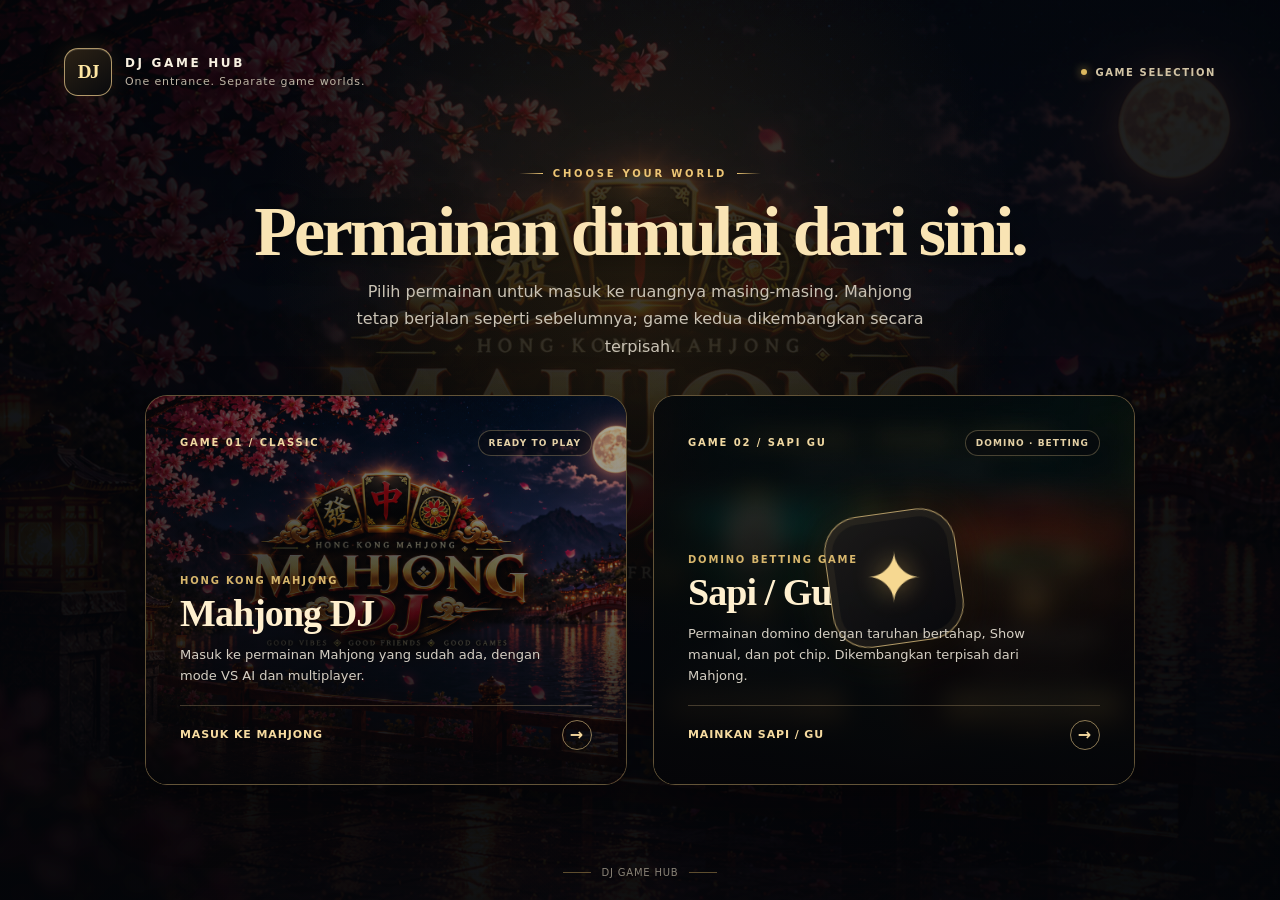
==== index.html @ f677de21 "Rename game hub placeholder to Sapi Gu" ====
<!DOCTYPE html>
<html lang="id">
<head>
  <meta charset="UTF-8">
  <meta name="viewport" content="width=device-width, initial-scale=1, viewport-fit=cover">
  <meta name="theme-color" content="#08090d">
  <meta name="description" content="DJ Game Hub — pilih permainan Mahjong atau game baru.">
  <title>DJ Game Hub — Pilih Permainan</title>
  <style>
    :root{color-scheme:dark;--gold:#edc675;--gold-bright:#ffe7a3;--muted:#c4bba9;--line:rgba(237,198,117,.32);--panel:rgba(10,11,15,.84)}
    *{box-sizing:border-box}
    html{min-height:100%;background:#08090d}
    body{margin:0;min-height:100vh;min-height:100svh;color:#f8f1e1;font-family:Inter,ui-sans-serif,system-ui,-apple-system,BlinkMacSystemFont,"Segoe UI",sans-serif;background:#08090d url("assets/backgrounds/bg-main.jpg") center/cover no-repeat fixed}
    body::before{content:"";position:fixed;inset:0;z-index:0;pointer-events:none;background:radial-gradient(ellipse at 50% 28%,rgba(188,135,44,.15),transparent 42%),linear-gradient(100deg,rgba(3,5,9,.88),rgba(6,7,11,.72) 48%,rgba(3,5,9,.88)),linear-gradient(180deg,rgba(3,4,7,.32),rgba(3,4,7,.83))}
    a{color:inherit}
    .page{position:relative;z-index:1;min-height:100vh;min-height:100svh;width:min(1240px,100%);margin:0 auto;padding:clamp(20px,4vw,48px) clamp(16px,4vw,44px) 22px;display:flex;flex-direction:column}
    .topbar{display:flex;align-items:center;gap:13px}
    .brand-mark{width:48px;height:48px;display:grid;place-items:center;flex:none;border:1px solid rgba(255,221,152,.65);border-radius:14px;background:linear-gradient(145deg,rgba(45,35,22,.96),rgba(9,10,13,.98));box-shadow:0 0 24px rgba(232,179,79,.13),inset 0 1px 0 rgba(255,247,219,.15);font-family:Georgia,serif;font-size:19px;font-weight:900;letter-spacing:-.07em;color:var(--gold-bright)}
    .brand-name{font-size:12px;font-weight:900;letter-spacing:.22em;text-transform:uppercase}
    .brand-sub{margin-top:5px;color:#bdb4a4;font-size:11px;letter-spacing:.08em}
    .hub-status{margin-left:auto;display:flex;align-items:center;gap:8px;color:#d2c4a5;font-size:10px;font-weight:800;letter-spacing:.16em;text-transform:uppercase}
    .status-dot{width:6px;height:6px;border-radius:50%;background:#dcb75f;box-shadow:0 0 10px rgba(235,190,93,.8)}
    .hero{padding:clamp(42px,8vh,86px) 0 34px;text-align:center}
    .eyebrow{display:inline-flex;align-items:center;gap:10px;color:var(--gold);font-size:10px;font-weight:900;letter-spacing:.28em;text-transform:uppercase}
    .eyebrow::before,.eyebrow::after{content:"";width:24px;height:1px;background:linear-gradient(90deg,transparent,var(--gold))}
    .eyebrow::after{transform:scaleX(-1)}
    h1{max-width:850px;margin:18px auto 12px;font-family:"Bodoni MT",Didot,Georgia,serif;font-size:clamp(36px,6.3vw,70px);font-weight:750;line-height:.99;letter-spacing:-.045em;color:#f9e4b4;text-shadow:0 3px 24px rgba(0,0,0,.52)}
    .hero-copy{max-width:570px;margin:0 auto;color:#c9c2b4;font-size:clamp(13px,1.4vw,16px);line-height:1.7}
    .game-grid{display:grid;grid-template-columns:repeat(2,minmax(0,1fr));gap:clamp(14px,2.3vw,26px);width:100%;max-width:990px;margin:0 auto}
    .game-card{isolation:isolate;position:relative;display:flex;flex-direction:column;justify-content:space-between;min-height:clamp(305px,34vw,390px);padding:clamp(21px,3vw,34px);overflow:hidden;border:1px solid rgba(233,196,122,.38);border-radius:22px;text-decoration:none;background:#100f10;box-shadow:0 22px 55px rgba(0,0,0,.34),inset 0 1px 0 rgba(255,243,208,.10);transition:transform .2s ease,border-color .2s ease,box-shadow .2s ease,filter .2s ease}
    .game-card::before{content:"";position:absolute;z-index:-2;inset:0;background-size:cover;background-position:center;transition:transform .5s ease}
    .game-card::after{content:"";position:absolute;z-index:-1;inset:0;background:linear-gradient(180deg,rgba(8,8,11,.20),rgba(7,7,10,.38) 35%,rgba(5,5,8,.97) 100%),linear-gradient(90deg,rgba(6,7,10,.66),rgba(6,7,10,.12))}
    .game-card--mahjong::before{background-image:url("assets/backgrounds/bg-main.jpg")}
    .game-card--new::before{background-image:url("assets/backgrounds/bg-play.jpg")}
    .game-card:hover{transform:translateY(-4px);border-color:rgba(255,222,145,.82);box-shadow:0 28px 65px rgba(0,0,0,.46),0 0 28px rgba(224,172,65,.12),inset 0 1px 0 rgba(255,243,208,.14)}
    .game-card:hover::before{transform:scale(1.045)}
    .game-card:active{transform:translateY(-1px) scale(.995)}
    .game-card:focus-visible{outline:2px solid var(--gold-bright);outline-offset:4px}
    .card-top{display:flex;justify-content:space-between;align-items:center;gap:10px}
    .card-index{color:#f1d9a2;font-size:10px;font-weight:900;letter-spacing:.19em}
    .card-tag{padding:7px 10px;border:1px solid rgba(255,222,158,.26);border-radius:999px;background:rgba(9,10,13,.48);color:#e4d1a6;font-size:9px;font-weight:850;letter-spacing:.12em;text-transform:uppercase}
    .card-art{position:absolute;top:50%;left:50%;width:165px;height:118px;transform:translate(-50%,-59%);display:flex;align-items:center;justify-content:center;gap:8px;pointer-events:none;filter:drop-shadow(0 13px 13px rgba(0,0,0,.48))}
    .tile{display:grid;place-items:center;width:48px;height:67px;border:1px solid rgba(255,223,150,.9);border-radius:7px;background:linear-gradient(145deg,#fff8e8,#dfcfad 70%,#b9a37b);color:#a52a29;text-shadow:0 1px 0 rgba(255,255,255,.7);font-family:"Noto Serif CJK SC",serif;font-size:29px;font-weight:900;box-shadow:inset 0 0 0 2px rgba(135,89,34,.12),0 7px 13px rgba(0,0,0,.35)}
    .tile:nth-child(1){transform:translateY(9px) rotate(-12deg);color:#226847}
    .tile:nth-child(2){transform:translateY(-5px);font-size:25px}
    .tile:nth-child(3){transform:translateY(9px) rotate(12deg);color:#ba302b}
    .new-art{width:132px;height:132px;border:1px solid rgba(240,207,135,.72);border-radius:36px;transform:translate(-50%,-59%) rotate(-8deg);background:linear-gradient(145deg,rgba(29,27,26,.91),rgba(8,9,13,.94));box-shadow:inset 0 0 0 7px rgba(240,207,135,.055),0 0 50px rgba(224,176,77,.12)}
    .new-art::before{content:"✦";display:grid;place-items:center;width:100%;height:100%;color:#f6d891;font-size:69px;text-shadow:0 0 25px rgba(244,197,101,.46);transform:rotate(8deg)}
    .card-copy{margin-top:auto;position:relative;z-index:1}
    .card-kicker{margin-bottom:8px;color:#d7b66c;font-size:10px;font-weight:900;letter-spacing:.18em;text-transform:uppercase}
    .card-copy h2{margin:0;color:#fff0cf;font-family:"Bodoni MT",Didot,Georgia,serif;font-size:clamp(29px,3vw,38px);line-height:1.05;letter-spacing:-.025em}
    .card-copy p{min-height:43px;max-width:380px;margin:10px 0 18px;color:#d5cfc3;font-size:13px;line-height:1.65}
    .card-action{display:flex;align-items:center;justify-content:space-between;gap:12px;padding-top:14px;border-top:1px solid rgba(235,203,146,.25);color:#f6dba0;font-size:11px;font-weight:900;letter-spacing:.08em;text-transform:uppercase}
    .arrow{display:grid;place-items:center;width:30px;height:30px;flex:none;border:1px solid rgba(242,209,143,.55);border-radius:50%;font-size:16px;transition:transform .2s ease,background .2s ease}
    .game-card:hover .arrow{transform:translateX(3px);background:rgba(231,192,107,.12)}
    .footer{margin-top:auto;padding-top:31px;display:flex;align-items:center;justify-content:center;gap:10px;color:rgba(203,194,174,.66);font-size:10px;letter-spacing:.08em;text-align:center}
    .footer-line{width:28px;height:1px;background:rgba(225,184,103,.4)}
    @media(min-width:1000px){.hero{padding-top:clamp(50px,7vh,75px);padding-bottom:35px}}
    @media(max-width:650px){.page{padding:17px 15px 17px}.brand-mark{width:42px;height:42px;border-radius:12px}.brand-name{font-size:10px;letter-spacing:.18em}.brand-sub{font-size:10px}.hub-status{font-size:8px;letter-spacing:.10em;gap:6px}.hero{padding:43px 0 24px}h1{max-width:440px;margin-top:15px;font-size:clamp(35px,10.5vw,51px)}.hero-copy{max-width:380px;font-size:13px}.game-grid{grid-template-columns:1fr;max-width:460px;gap:15px}.game-card{min-height:315px;padding:22px;border-radius:18px}.card-art{top:47%;transform:translate(-50%,-57%) scale(.92)}.new-art{transform:translate(-50%,-57%) rotate(-8deg) scale(.92)}.card-copy h2{font-size:32px}.card-copy p{min-height:0;margin-bottom:14px}.footer{padding-top:24px;font-size:9px}}
    @media(max-width:370px){.hub-status{display:none}.hero{padding-top:36px}.game-card{min-height:295px;padding:19px}.tile{width:43px;height:61px}.footer{letter-spacing:.02em}}
    @media(prefers-reduced-motion:reduce){*,*::before,*::after{transition:none!important;scroll-behavior:auto!important}}
  </style>
</head>
<body>
  <div class="page">
    <header class="topbar">
      <div class="brand-mark" aria-hidden="true">DJ</div>
      <div>
        <div class="brand-name">DJ Game Hub</div>
        <div class="brand-sub">One entrance. Separate game worlds.</div>
      </div>
      <div class="hub-status"><span class="status-dot" aria-hidden="true"></span> Game Selection</div>
    </header>

    <main>
      <section class="hero" aria-labelledby="hub-title">
        <div class="eyebrow">Choose your world</div>
        <h1 id="hub-title">Permainan dimulai dari sini.</h1>
        <p class="hero-copy">Pilih permainan untuk masuk ke ruangnya masing-masing. Mahjong tetap berjalan seperti sebelumnya; game kedua dikembangkan secara terpisah.</p>
      </section>

      <section class="game-grid" aria-label="Pilihan permainan">
        <a class="game-card game-card--mahjong" href="mahjong.html" aria-label="Masuk ke Mahjong DJ">
          <div class="card-top">
            <span class="card-index">GAME 01 / CLASSIC</span>
            <span class="card-tag">Ready to play</span>
          </div>
                    <div class="card-copy">
            <div class="card-kicker">Hong Kong Mahjong</div>
            <h2>Mahjong DJ</h2>
            <p>Masuk ke permainan Mahjong yang sudah ada, dengan mode VS AI dan multiplayer.</p>
            <div class="card-action"><span>Masuk ke Mahjong</span><span class="arrow" aria-hidden="true">→</span></div>
          </div>
        </a>

        <a class="game-card game-card--new" href="game-baru.html" aria-label="Buka Sapi / Gu">
          <div class="card-top">
            <span class="card-index">GAME 02 / SAPI GU</span>
            <span class="card-tag">Domino · Betting</span>
          </div>
          <div class="card-art new-art" aria-hidden="true"></div>
          <div class="card-copy">
            <div class="card-kicker">Domino Betting Game</div>
            <h2>Sapi / Gu</h2>
            <p>Permainan domino dengan taruhan bertahap, Show manual, dan pot chip. Dikembangkan terpisah dari Mahjong.</p>
            <div class="card-action"><span>Mainkan Sapi / Gu</span><span class="arrow" aria-hidden="true">→</span></div>
          </div>
        </a>
      </section>
    </main>

    <footer class="footer"><span class="footer-line" aria-hidden="true"></span><span>DJ GAME HUB</span><span class="footer-line" aria-hidden="true"></span></footer>
  </div>
  <script>
    // Keep old Mahjong room invites working after index.html becomes the game hub.
    (function(){
      var query = new URLSearchParams(window.location.search);
      if (query.has("room")) {
        window.location.replace("mahjong.html" + window.location.search + window.location.hash);
      }
    })();
  </script>
</body>
</html>
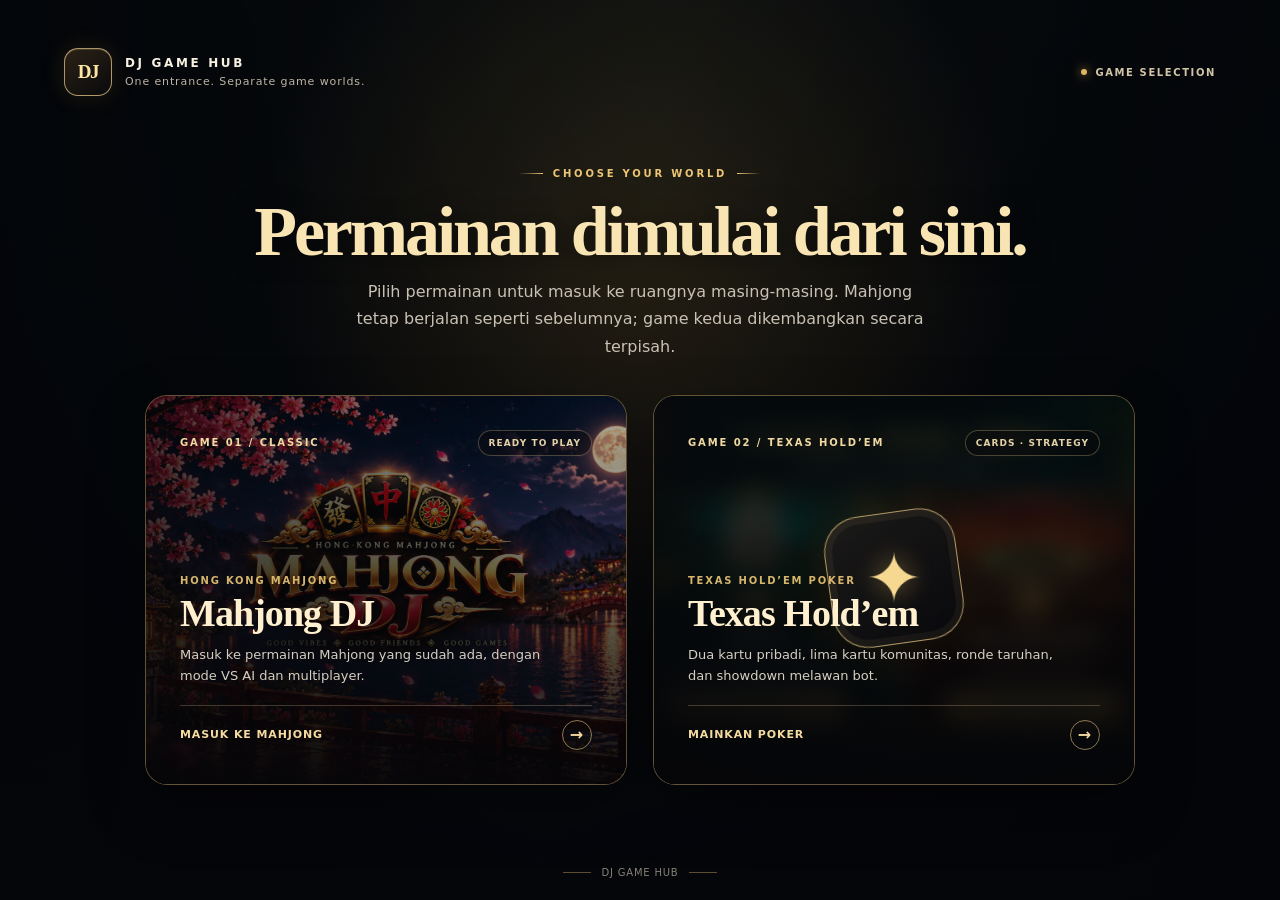
==== commit 7fd3c92c: "Replace Sapi Gu with Texas Hold'em poker and refresh DJ Game Hub background" ====
--- a/index.html
+++ b/index.html
@@ -10,7 +10,7 @@
     :root{color-scheme:dark;--gold:#edc675;--gold-bright:#ffe7a3;--muted:#c4bba9;--line:rgba(237,198,117,.32);--panel:rgba(10,11,15,.84)}
     *{box-sizing:border-box}
     html{min-height:100%;background:#08090d}
-    body{margin:0;min-height:100vh;min-height:100svh;color:#f8f1e1;font-family:Inter,ui-sans-serif,system-ui,-apple-system,BlinkMacSystemFont,"Segoe UI",sans-serif;background:#08090d url("assets/backgrounds/bg-main.jpg") center/cover no-repeat fixed}
+    body{margin:0;min-height:100vh;min-height:100svh;color:#f8f1e1;font-family:Inter,ui-sans-serif,system-ui,-apple-system,BlinkMacSystemFont,"Segoe UI",sans-serif;background:radial-gradient(ellipse at 50% 15%,#24372e 0%,#111b19 38%,#080b10 76%,#050609 100%)}
     body::before{content:"";position:fixed;inset:0;z-index:0;pointer-events:none;background:radial-gradient(ellipse at 50% 28%,rgba(188,135,44,.15),transparent 42%),linear-gradient(100deg,rgba(3,5,9,.88),rgba(6,7,11,.72) 48%,rgba(3,5,9,.88)),linear-gradient(180deg,rgba(3,4,7,.32),rgba(3,4,7,.83))}
     a{color:inherit}
     .page{position:relative;z-index:1;min-height:100vh;min-height:100svh;width:min(1240px,100%);margin:0 auto;padding:clamp(20px,4vw,48px) clamp(16px,4vw,44px) 22px;display:flex;flex-direction:column}
@@ -93,17 +93,17 @@
           </div>
         </a>
 
-        <a class="game-card game-card--new" href="game-baru.html" aria-label="Buka Sapi / Gu">
+        <a class="game-card game-card--new" href="game-baru.html" aria-label="Buka Texas Hold’em Poker">
           <div class="card-top">
-            <span class="card-index">GAME 02 / SAPI GU</span>
-            <span class="card-tag">Domino · Betting</span>
+            <span class="card-index">GAME 02 / TEXAS HOLD’EM</span>
+            <span class="card-tag">Cards · Strategy</span>
           </div>
           <div class="card-art new-art" aria-hidden="true"></div>
           <div class="card-copy">
-            <div class="card-kicker">Domino Betting Game</div>
-            <h2>Sapi / Gu</h2>
-            <p>Permainan domino dengan taruhan bertahap, Show manual, dan pot chip. Dikembangkan terpisah dari Mahjong.</p>
-            <div class="card-action"><span>Mainkan Sapi / Gu</span><span class="arrow" aria-hidden="true">→</span></div>
+            <div class="card-kicker">Texas Hold’em Poker</div>
+            <h2>Texas Hold’em</h2>
+            <p>Dua kartu pribadi, lima kartu komunitas, ronde taruhan, dan showdown melawan bot.</p>
+            <div class="card-action"><span>Mainkan Poker</span><span class="arrow" aria-hidden="true">→</span></div>
           </div>
         </a>
       </section>
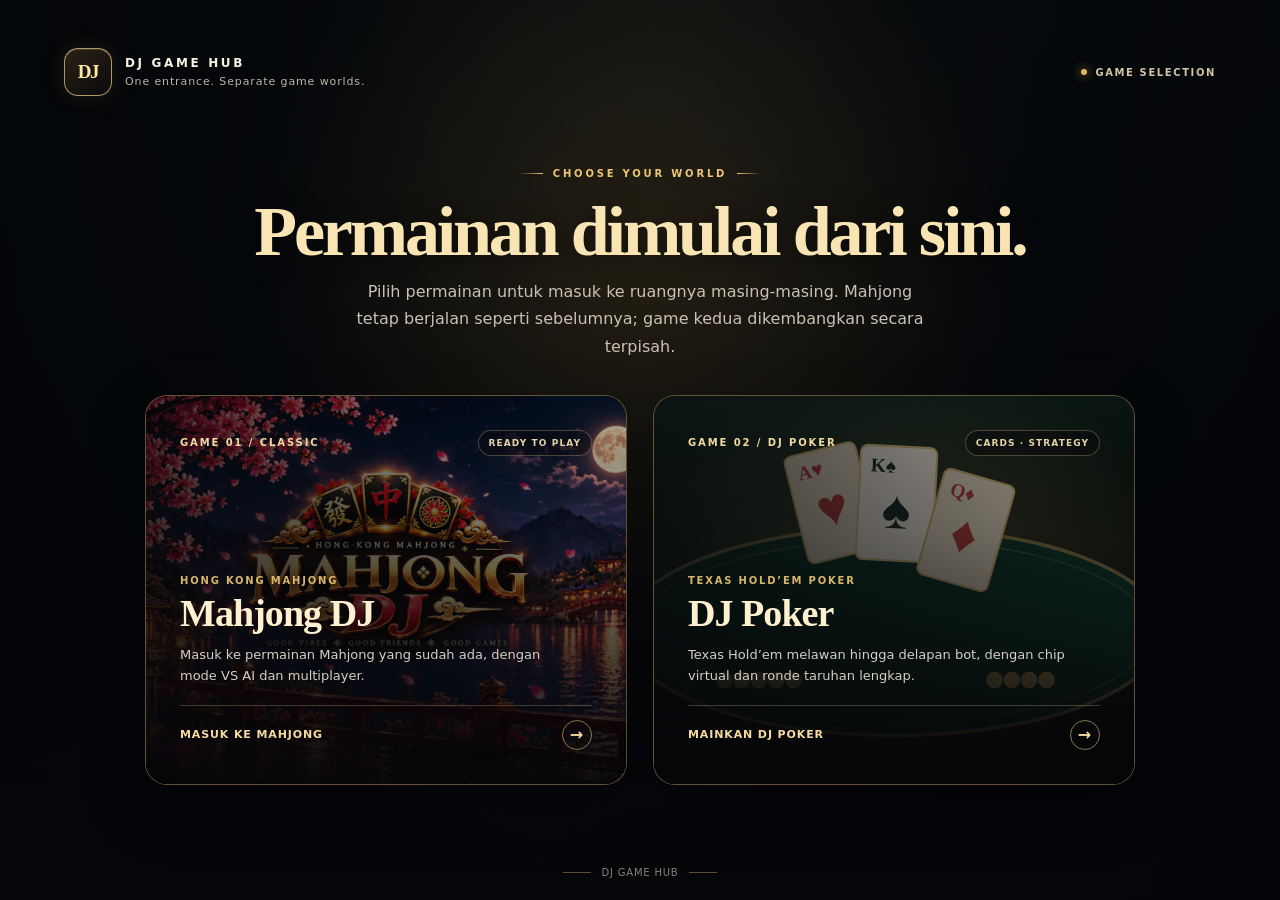
==== commit 7433e54f: "Rename game to DJ Poker with nine players and 200k stacks" ====
--- a/index.html
+++ b/index.html
@@ -4,7 +4,7 @@
   <meta charset="UTF-8">
   <meta name="viewport" content="width=device-width, initial-scale=1, viewport-fit=cover">
   <meta name="theme-color" content="#08090d">
-  <meta name="description" content="DJ Game Hub — pilih permainan Mahjong atau game baru.">
+  <meta name="description" content="DJ Game Hub — pilih Mahjong DJ atau DJ Poker.">
   <title>DJ Game Hub — Pilih Permainan</title>
   <style>
     :root{color-scheme:dark;--gold:#edc675;--gold-bright:#ffe7a3;--muted:#c4bba9;--line:rgba(237,198,117,.32);--panel:rgba(10,11,15,.84)}
@@ -31,7 +31,7 @@
     .game-card::before{content:"";position:absolute;z-index:-2;inset:0;background-size:cover;background-position:center;transition:transform .5s ease}
     .game-card::after{content:"";position:absolute;z-index:-1;inset:0;background:linear-gradient(180deg,rgba(8,8,11,.20),rgba(7,7,10,.38) 35%,rgba(5,5,8,.97) 100%),linear-gradient(90deg,rgba(6,7,10,.66),rgba(6,7,10,.12))}
     .game-card--mahjong::before{background-image:url("assets/backgrounds/bg-main.jpg")}
-    .game-card--new::before{background-image:url("assets/backgrounds/bg-play.jpg")}
+    .game-card--new::before{background-image:url("assets/poker/poker-card-bg.svg")}
     .game-card:hover{transform:translateY(-4px);border-color:rgba(255,222,145,.82);box-shadow:0 28px 65px rgba(0,0,0,.46),0 0 28px rgba(224,172,65,.12),inset 0 1px 0 rgba(255,243,208,.14)}
     .game-card:hover::before{transform:scale(1.045)}
     .game-card:active{transform:translateY(-1px) scale(.995)}
@@ -93,17 +93,16 @@
           </div>
         </a>
 
-        <a class="game-card game-card--new" href="game-baru.html" aria-label="Buka Texas Hold’em Poker">
+        <a class="game-card game-card--new" href="game-baru.html" aria-label="Buka DJ Poker">
           <div class="card-top">
-            <span class="card-index">GAME 02 / TEXAS HOLD’EM</span>
+            <span class="card-index">GAME 02 / DJ POKER</span>
             <span class="card-tag">Cards · Strategy</span>
           </div>
-          <div class="card-art new-art" aria-hidden="true"></div>
           <div class="card-copy">
             <div class="card-kicker">Texas Hold’em Poker</div>
-            <h2>Texas Hold’em</h2>
-            <p>Dua kartu pribadi, lima kartu komunitas, ronde taruhan, dan showdown melawan bot.</p>
-            <div class="card-action"><span>Mainkan Poker</span><span class="arrow" aria-hidden="true">→</span></div>
+            <h2>DJ Poker</h2>
+            <p>Texas Hold’em melawan hingga delapan bot, dengan chip virtual dan ronde taruhan lengkap.</p>
+            <div class="card-action"><span>Mainkan DJ Poker</span><span class="arrow" aria-hidden="true">→</span></div>
           </div>
         </a>
       </section>
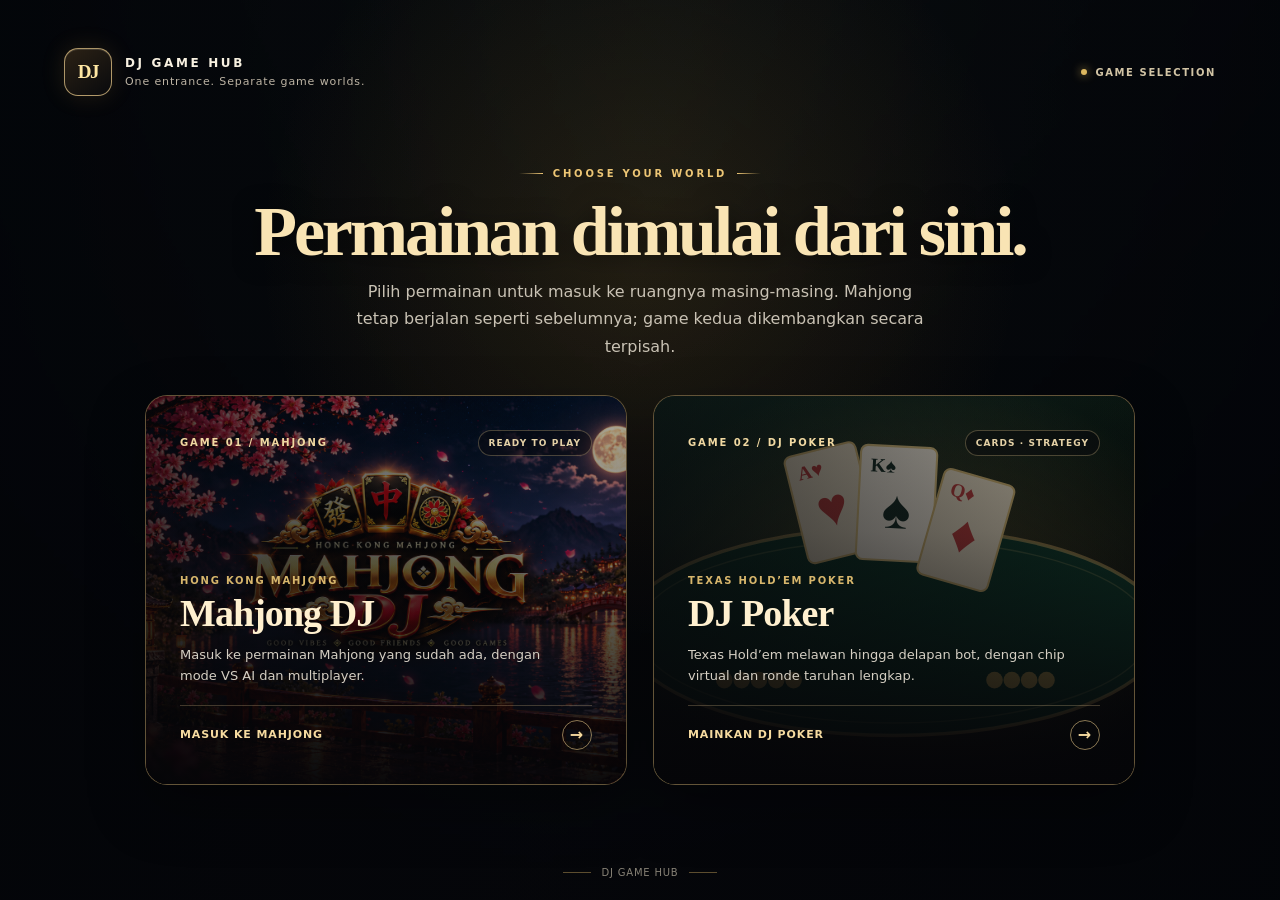
==== commit 595b9b82: "Update index.html" ====
--- a/index.html
+++ b/index.html
@@ -82,7 +82,7 @@
       <section class="game-grid" aria-label="Pilihan permainan">
         <a class="game-card game-card--mahjong" href="mahjong.html" aria-label="Masuk ke Mahjong DJ">
           <div class="card-top">
-            <span class="card-index">GAME 01 / CLASSIC</span>
+            <span class="card-index">GAME 01 / MAHJONG</span>
             <span class="card-tag">Ready to play</span>
           </div>
                     <div class="card-copy">
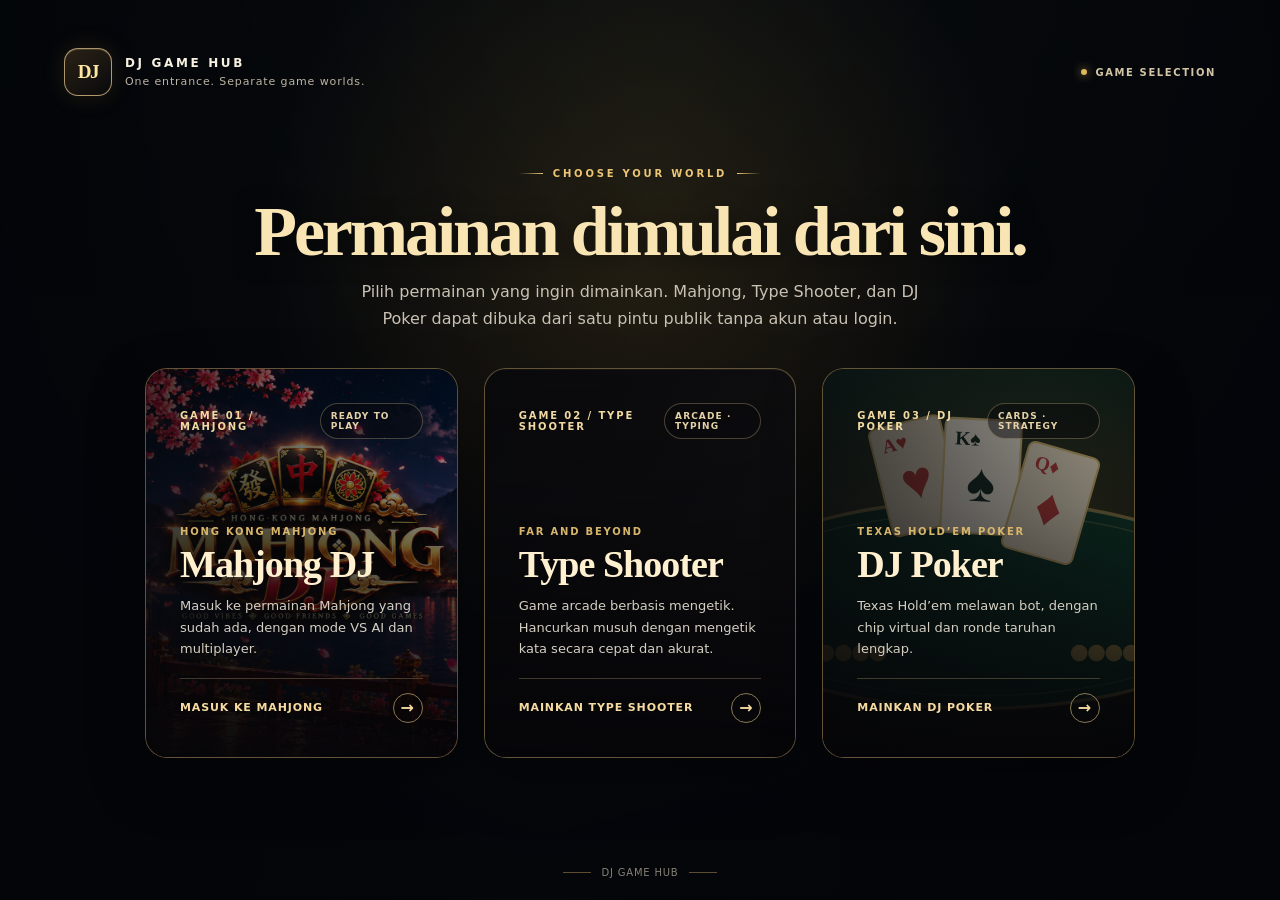
==== commit 3949400d: "Add Type Shooter to public DJ Game Hub" ====
--- a/index.html
+++ b/index.html
@@ -4,7 +4,7 @@
   <meta charset="UTF-8">
   <meta name="viewport" content="width=device-width, initial-scale=1, viewport-fit=cover">
   <meta name="theme-color" content="#08090d">
-  <meta name="description" content="DJ Game Hub — pilih Mahjong DJ atau DJ Poker.">
+  <meta name="description" content="DJ Game Hub — main Mahjong, Type Shooter, dan DJ Poker dari satu pintu publik tanpa login.">
   <title>DJ Game Hub — Pilih Permainan</title>
   <style>
     :root{color-scheme:dark;--gold:#edc675;--gold-bright:#ffe7a3;--muted:#c4bba9;--line:rgba(237,198,117,.32);--panel:rgba(10,11,15,.84)}
@@ -26,11 +26,12 @@
     .eyebrow::after{transform:scaleX(-1)}
     h1{max-width:850px;margin:18px auto 12px;font-family:"Bodoni MT",Didot,Georgia,serif;font-size:clamp(36px,6.3vw,70px);font-weight:750;line-height:.99;letter-spacing:-.045em;color:#f9e4b4;text-shadow:0 3px 24px rgba(0,0,0,.52)}
     .hero-copy{max-width:570px;margin:0 auto;color:#c9c2b4;font-size:clamp(13px,1.4vw,16px);line-height:1.7}
-    .game-grid{display:grid;grid-template-columns:repeat(2,minmax(0,1fr));gap:clamp(14px,2.3vw,26px);width:100%;max-width:990px;margin:0 auto}
+    .game-grid{display:grid;grid-template-columns:repeat(3,minmax(0,1fr));gap:clamp(14px,2.3vw,26px);width:100%;max-width:990px;margin:0 auto}
     .game-card{isolation:isolate;position:relative;display:flex;flex-direction:column;justify-content:space-between;min-height:clamp(305px,34vw,390px);padding:clamp(21px,3vw,34px);overflow:hidden;border:1px solid rgba(233,196,122,.38);border-radius:22px;text-decoration:none;background:#100f10;box-shadow:0 22px 55px rgba(0,0,0,.34),inset 0 1px 0 rgba(255,243,208,.10);transition:transform .2s ease,border-color .2s ease,box-shadow .2s ease,filter .2s ease}
     .game-card::before{content:"";position:absolute;z-index:-2;inset:0;background-size:cover;background-position:center;transition:transform .5s ease}
     .game-card::after{content:"";position:absolute;z-index:-1;inset:0;background:linear-gradient(180deg,rgba(8,8,11,.20),rgba(7,7,10,.38) 35%,rgba(5,5,8,.97) 100%),linear-gradient(90deg,rgba(6,7,10,.66),rgba(6,7,10,.12))}
     .game-card--mahjong::before{background-image:url("assets/backgrounds/bg-main.jpg")}
+    .game-card--shooter::before{background-image:url("https://lipinazzz-sudo.github.io/Type-Shooter/IMG_6628.jpeg")}
     .game-card--new::before{background-image:url("assets/poker/poker-card-bg.svg")}
     .game-card:hover{transform:translateY(-4px);border-color:rgba(255,222,145,.82);box-shadow:0 28px 65px rgba(0,0,0,.46),0 0 28px rgba(224,172,65,.12),inset 0 1px 0 rgba(255,243,208,.14)}
     .game-card:hover::before{transform:scale(1.045)}
@@ -76,7 +77,7 @@
       <section class="hero" aria-labelledby="hub-title">
         <div class="eyebrow">Choose your world</div>
         <h1 id="hub-title">Permainan dimulai dari sini.</h1>
-        <p class="hero-copy">Pilih permainan untuk masuk ke ruangnya masing-masing. Mahjong tetap berjalan seperti sebelumnya; game kedua dikembangkan secara terpisah.</p>
+        <p class="hero-copy">Pilih permainan yang ingin dimainkan. Mahjong, Type Shooter, dan DJ Poker dapat dibuka dari satu pintu publik tanpa akun atau login.</p>
       </section>
 
       <section class="game-grid" aria-label="Pilihan permainan">
@@ -85,7 +86,7 @@
             <span class="card-index">GAME 01 / MAHJONG</span>
             <span class="card-tag">Ready to play</span>
           </div>
-                    <div class="card-copy">
+          <div class="card-copy">
             <div class="card-kicker">Hong Kong Mahjong</div>
             <h2>Mahjong DJ</h2>
             <p>Masuk ke permainan Mahjong yang sudah ada, dengan mode VS AI dan multiplayer.</p>
@@ -93,15 +94,28 @@
           </div>
         </a>
 
+        <a class="game-card game-card--shooter" href="https://lipinazzz-sudo.github.io/Type-Shooter/" aria-label="Mainkan Type Shooter">
+          <div class="card-top">
+            <span class="card-index">GAME 02 / TYPE SHOOTER</span>
+            <span class="card-tag">Arcade · Typing</span>
+          </div>
+          <div class="card-copy">
+            <div class="card-kicker">Far And Beyond</div>
+            <h2>Type Shooter</h2>
+            <p>Game arcade berbasis mengetik. Hancurkan musuh dengan mengetik kata secara cepat dan akurat.</p>
+            <div class="card-action"><span>Mainkan Type Shooter</span><span class="arrow" aria-hidden="true">→</span></div>
+          </div>
+        </a>
+
         <a class="game-card game-card--new" href="game-baru.html" aria-label="Buka DJ Poker">
           <div class="card-top">
-            <span class="card-index">GAME 02 / DJ POKER</span>
+            <span class="card-index">GAME 03 / DJ POKER</span>
             <span class="card-tag">Cards · Strategy</span>
           </div>
           <div class="card-copy">
             <div class="card-kicker">Texas Hold’em Poker</div>
             <h2>DJ Poker</h2>
-            <p>Texas Hold’em melawan hingga delapan bot, dengan chip virtual dan ronde taruhan lengkap.</p>
+            <p>Texas Hold’em melawan bot, dengan chip virtual dan ronde taruhan lengkap.</p>
             <div class="card-action"><span>Mainkan DJ Poker</span><span class="arrow" aria-hidden="true">→</span></div>
           </div>
         </a>
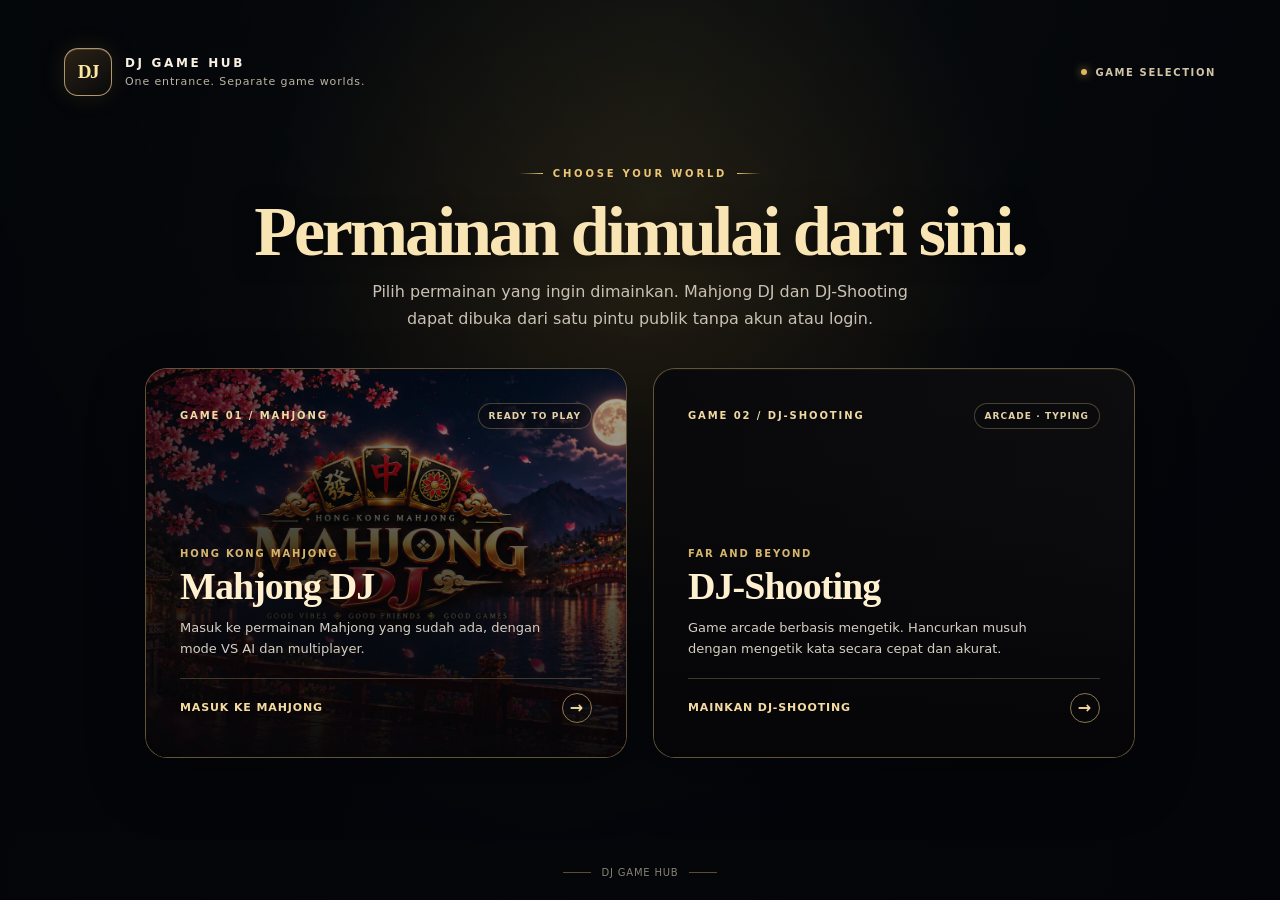
==== commit 2f585497: "Remove DJ Poker from public game hub" ====
--- a/index.html
+++ b/index.html
@@ -4,7 +4,7 @@
   <meta charset="UTF-8">
   <meta name="viewport" content="width=device-width, initial-scale=1, viewport-fit=cover">
   <meta name="theme-color" content="#08090d">
-  <meta name="description" content="DJ Game Hub — main Mahjong, Type Shooter, dan DJ Poker dari satu pintu publik tanpa login.">
+  <meta name="description" content="DJ Game Hub — main Mahjong DJ dan DJ-Shooting dari satu pintu publik tanpa login.">
   <title>DJ Game Hub — Pilih Permainan</title>
   <style>
     :root{color-scheme:dark;--gold:#edc675;--gold-bright:#ffe7a3;--muted:#c4bba9;--line:rgba(237,198,117,.32);--panel:rgba(10,11,15,.84)}
@@ -26,13 +26,12 @@
     .eyebrow::after{transform:scaleX(-1)}
     h1{max-width:850px;margin:18px auto 12px;font-family:"Bodoni MT",Didot,Georgia,serif;font-size:clamp(36px,6.3vw,70px);font-weight:750;line-height:.99;letter-spacing:-.045em;color:#f9e4b4;text-shadow:0 3px 24px rgba(0,0,0,.52)}
     .hero-copy{max-width:570px;margin:0 auto;color:#c9c2b4;font-size:clamp(13px,1.4vw,16px);line-height:1.7}
-    .game-grid{display:grid;grid-template-columns:repeat(3,minmax(0,1fr));gap:clamp(14px,2.3vw,26px);width:100%;max-width:990px;margin:0 auto}
+    .game-grid{display:grid;grid-template-columns:repeat(2,minmax(0,1fr));gap:clamp(14px,2.3vw,26px);width:100%;max-width:990px;margin:0 auto}
     .game-card{isolation:isolate;position:relative;display:flex;flex-direction:column;justify-content:space-between;min-height:clamp(305px,34vw,390px);padding:clamp(21px,3vw,34px);overflow:hidden;border:1px solid rgba(233,196,122,.38);border-radius:22px;text-decoration:none;background:#100f10;box-shadow:0 22px 55px rgba(0,0,0,.34),inset 0 1px 0 rgba(255,243,208,.10);transition:transform .2s ease,border-color .2s ease,box-shadow .2s ease,filter .2s ease}
     .game-card::before{content:"";position:absolute;z-index:-2;inset:0;background-size:cover;background-position:center;transition:transform .5s ease}
     .game-card::after{content:"";position:absolute;z-index:-1;inset:0;background:linear-gradient(180deg,rgba(8,8,11,.20),rgba(7,7,10,.38) 35%,rgba(5,5,8,.97) 100%),linear-gradient(90deg,rgba(6,7,10,.66),rgba(6,7,10,.12))}
     .game-card--mahjong::before{background-image:url("assets/backgrounds/bg-main.jpg")}
     .game-card--shooter::before{background-image:url("https://lipinazzz-sudo.github.io/Type-Shooter/IMG_6628.jpeg")}
-    .game-card--new::before{background-image:url("assets/poker/poker-card-bg.svg")}
     .game-card:hover{transform:translateY(-4px);border-color:rgba(255,222,145,.82);box-shadow:0 28px 65px rgba(0,0,0,.46),0 0 28px rgba(224,172,65,.12),inset 0 1px 0 rgba(255,243,208,.14)}
     .game-card:hover::before{transform:scale(1.045)}
     .game-card:active{transform:translateY(-1px) scale(.995)}
@@ -45,9 +44,7 @@
     .tile:nth-child(1){transform:translateY(9px) rotate(-12deg);color:#226847}
     .tile:nth-child(2){transform:translateY(-5px);font-size:25px}
     .tile:nth-child(3){transform:translateY(9px) rotate(12deg);color:#ba302b}
-    .new-art{width:132px;height:132px;border:1px solid rgba(240,207,135,.72);border-radius:36px;transform:translate(-50%,-59%) rotate(-8deg);background:linear-gradient(145deg,rgba(29,27,26,.91),rgba(8,9,13,.94));box-shadow:inset 0 0 0 7px rgba(240,207,135,.055),0 0 50px rgba(224,176,77,.12)}
-    .new-art::before{content:"✦";display:grid;place-items:center;width:100%;height:100%;color:#f6d891;font-size:69px;text-shadow:0 0 25px rgba(244,197,101,.46);transform:rotate(8deg)}
-    .card-copy{margin-top:auto;position:relative;z-index:1}
+            .card-copy{margin-top:auto;position:relative;z-index:1}
     .card-kicker{margin-bottom:8px;color:#d7b66c;font-size:10px;font-weight:900;letter-spacing:.18em;text-transform:uppercase}
     .card-copy h2{margin:0;color:#fff0cf;font-family:"Bodoni MT",Didot,Georgia,serif;font-size:clamp(29px,3vw,38px);line-height:1.05;letter-spacing:-.025em}
     .card-copy p{min-height:43px;max-width:380px;margin:10px 0 18px;color:#d5cfc3;font-size:13px;line-height:1.65}
@@ -57,7 +54,7 @@
     .footer{margin-top:auto;padding-top:31px;display:flex;align-items:center;justify-content:center;gap:10px;color:rgba(203,194,174,.66);font-size:10px;letter-spacing:.08em;text-align:center}
     .footer-line{width:28px;height:1px;background:rgba(225,184,103,.4)}
     @media(min-width:1000px){.hero{padding-top:clamp(50px,7vh,75px);padding-bottom:35px}}
-    @media(max-width:650px){.page{padding:17px 15px 17px}.brand-mark{width:42px;height:42px;border-radius:12px}.brand-name{font-size:10px;letter-spacing:.18em}.brand-sub{font-size:10px}.hub-status{font-size:8px;letter-spacing:.10em;gap:6px}.hero{padding:43px 0 24px}h1{max-width:440px;margin-top:15px;font-size:clamp(35px,10.5vw,51px)}.hero-copy{max-width:380px;font-size:13px}.game-grid{grid-template-columns:1fr;max-width:460px;gap:15px}.game-card{min-height:315px;padding:22px;border-radius:18px}.card-art{top:47%;transform:translate(-50%,-57%) scale(.92)}.new-art{transform:translate(-50%,-57%) rotate(-8deg) scale(.92)}.card-copy h2{font-size:32px}.card-copy p{min-height:0;margin-bottom:14px}.footer{padding-top:24px;font-size:9px}}
+    @media(max-width:650px){.page{padding:17px 15px 17px}.brand-mark{width:42px;height:42px;border-radius:12px}.brand-name{font-size:10px;letter-spacing:.18em}.brand-sub{font-size:10px}.hub-status{font-size:8px;letter-spacing:.10em;gap:6px}.hero{padding:43px 0 24px}h1{max-width:440px;margin-top:15px;font-size:clamp(35px,10.5vw,51px)}.hero-copy{max-width:380px;font-size:13px}.game-grid{grid-template-columns:1fr;max-width:460px;gap:15px}.game-card{min-height:315px;padding:22px;border-radius:18px}.card-art{top:47%;transform:translate(-50%,-57%) scale(.92)}.card-copy h2{font-size:32px}.card-copy p{min-height:0;margin-bottom:14px}.footer{padding-top:24px;font-size:9px}}
     @media(max-width:370px){.hub-status{display:none}.hero{padding-top:36px}.game-card{min-height:295px;padding:19px}.tile{width:43px;height:61px}.footer{letter-spacing:.02em}}
     @media(prefers-reduced-motion:reduce){*,*::before,*::after{transition:none!important;scroll-behavior:auto!important}}
   </style>
@@ -77,7 +74,7 @@
       <section class="hero" aria-labelledby="hub-title">
         <div class="eyebrow">Choose your world</div>
         <h1 id="hub-title">Permainan dimulai dari sini.</h1>
-        <p class="hero-copy">Pilih permainan yang ingin dimainkan. Mahjong, Type Shooter, dan DJ Poker dapat dibuka dari satu pintu publik tanpa akun atau login.</p>
+        <p class="hero-copy">Pilih permainan yang ingin dimainkan. Mahjong DJ dan DJ-Shooting dapat dibuka dari satu pintu publik tanpa akun atau login.</p>
       </section>
 
       <section class="game-grid" aria-label="Pilihan permainan">
@@ -94,31 +91,19 @@
           </div>
         </a>
 
-        <a class="game-card game-card--shooter" href="https://lipinazzz-sudo.github.io/Type-Shooter/" aria-label="Mainkan Type Shooter">
+        <a class="game-card game-card--shooter" href="https://lipinazzz-sudo.github.io/Type-Shooter/" aria-label="Mainkan DJ-Shooting">
           <div class="card-top">
-            <span class="card-index">GAME 02 / TYPE SHOOTER</span>
+            <span class="card-index">GAME 02 / DJ-SHOOTING</span>
             <span class="card-tag">Arcade · Typing</span>
           </div>
           <div class="card-copy">
             <div class="card-kicker">Far And Beyond</div>
-            <h2>Type Shooter</h2>
+            <h2>DJ-Shooting</h2>
             <p>Game arcade berbasis mengetik. Hancurkan musuh dengan mengetik kata secara cepat dan akurat.</p>
-            <div class="card-action"><span>Mainkan Type Shooter</span><span class="arrow" aria-hidden="true">→</span></div>
+            <div class="card-action"><span>Mainkan DJ-Shooting</span><span class="arrow" aria-hidden="true">→</span></div>
           </div>
         </a>
 
-        <a class="game-card game-card--new" href="game-baru.html" aria-label="Buka DJ Poker">
-          <div class="card-top">
-            <span class="card-index">GAME 03 / DJ POKER</span>
-            <span class="card-tag">Cards · Strategy</span>
-          </div>
-          <div class="card-copy">
-            <div class="card-kicker">Texas Hold’em Poker</div>
-            <h2>DJ Poker</h2>
-            <p>Texas Hold’em melawan bot, dengan chip virtual dan ronde taruhan lengkap.</p>
-            <div class="card-action"><span>Mainkan DJ Poker</span><span class="arrow" aria-hidden="true">→</span></div>
-          </div>
-        </a>
       </section>
     </main>
 
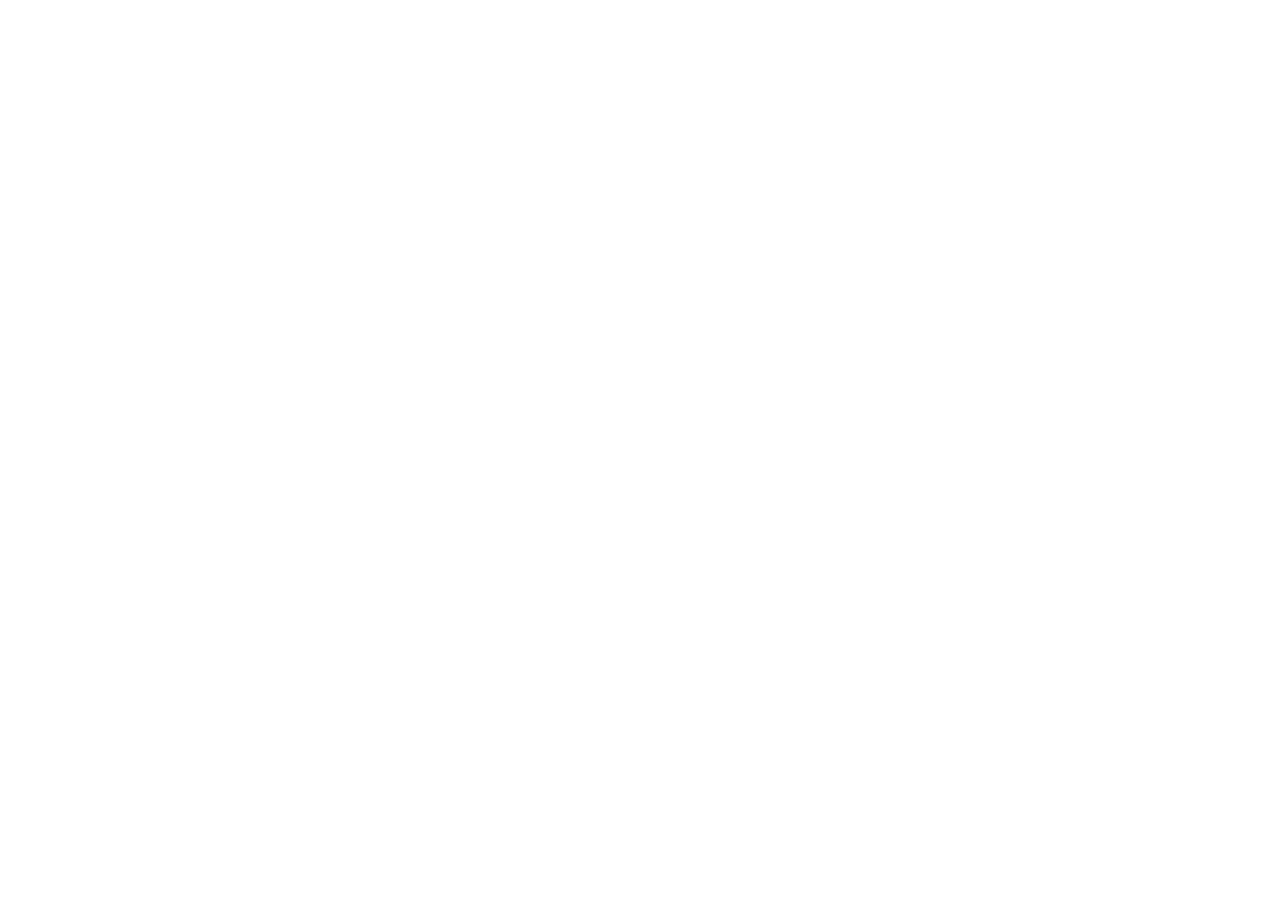
==== commit f30c8f8e: "Keep legacy Hub URL working while preserving Mahjong room invites" ====
--- a/index.html
+++ b/index.html
@@ -1,122 +1,31 @@
-<!DOCTYPE html>
+<!doctype html>
 <html lang="id">
 <head>
-  <meta charset="UTF-8">
-  <meta name="viewport" content="width=device-width, initial-scale=1, viewport-fit=cover">
-  <meta name="theme-color" content="#08090d">
-  <meta name="description" content="DJ Game Hub — main Mahjong DJ dan DJ-Shooting dari satu pintu publik tanpa login.">
-  <title>DJ Game Hub — Pilih Permainan</title>
-  <style>
-    :root{color-scheme:dark;--gold:#edc675;--gold-bright:#ffe7a3;--muted:#c4bba9;--line:rgba(237,198,117,.32);--panel:rgba(10,11,15,.84)}
-    *{box-sizing:border-box}
-    html{min-height:100%;background:#08090d}
-    body{margin:0;min-height:100vh;min-height:100svh;color:#f8f1e1;font-family:Inter,ui-sans-serif,system-ui,-apple-system,BlinkMacSystemFont,"Segoe UI",sans-serif;background:radial-gradient(ellipse at 50% 15%,#24372e 0%,#111b19 38%,#080b10 76%,#050609 100%)}
-    body::before{content:"";position:fixed;inset:0;z-index:0;pointer-events:none;background:radial-gradient(ellipse at 50% 28%,rgba(188,135,44,.15),transparent 42%),linear-gradient(100deg,rgba(3,5,9,.88),rgba(6,7,11,.72) 48%,rgba(3,5,9,.88)),linear-gradient(180deg,rgba(3,4,7,.32),rgba(3,4,7,.83))}
-    a{color:inherit}
-    .page{position:relative;z-index:1;min-height:100vh;min-height:100svh;width:min(1240px,100%);margin:0 auto;padding:clamp(20px,4vw,48px) clamp(16px,4vw,44px) 22px;display:flex;flex-direction:column}
-    .topbar{display:flex;align-items:center;gap:13px}
-    .brand-mark{width:48px;height:48px;display:grid;place-items:center;flex:none;border:1px solid rgba(255,221,152,.65);border-radius:14px;background:linear-gradient(145deg,rgba(45,35,22,.96),rgba(9,10,13,.98));box-shadow:0 0 24px rgba(232,179,79,.13),inset 0 1px 0 rgba(255,247,219,.15);font-family:Georgia,serif;font-size:19px;font-weight:900;letter-spacing:-.07em;color:var(--gold-bright)}
-    .brand-name{font-size:12px;font-weight:900;letter-spacing:.22em;text-transform:uppercase}
-    .brand-sub{margin-top:5px;color:#bdb4a4;font-size:11px;letter-spacing:.08em}
-    .hub-status{margin-left:auto;display:flex;align-items:center;gap:8px;color:#d2c4a5;font-size:10px;font-weight:800;letter-spacing:.16em;text-transform:uppercase}
-    .status-dot{width:6px;height:6px;border-radius:50%;background:#dcb75f;box-shadow:0 0 10px rgba(235,190,93,.8)}
-    .hero{padding:clamp(42px,8vh,86px) 0 34px;text-align:center}
-    .eyebrow{display:inline-flex;align-items:center;gap:10px;color:var(--gold);font-size:10px;font-weight:900;letter-spacing:.28em;text-transform:uppercase}
-    .eyebrow::before,.eyebrow::after{content:"";width:24px;height:1px;background:linear-gradient(90deg,transparent,var(--gold))}
-    .eyebrow::after{transform:scaleX(-1)}
-    h1{max-width:850px;margin:18px auto 12px;font-family:"Bodoni MT",Didot,Georgia,serif;font-size:clamp(36px,6.3vw,70px);font-weight:750;line-height:.99;letter-spacing:-.045em;color:#f9e4b4;text-shadow:0 3px 24px rgba(0,0,0,.52)}
-    .hero-copy{max-width:570px;margin:0 auto;color:#c9c2b4;font-size:clamp(13px,1.4vw,16px);line-height:1.7}
-    .game-grid{display:grid;grid-template-columns:repeat(2,minmax(0,1fr));gap:clamp(14px,2.3vw,26px);width:100%;max-width:990px;margin:0 auto}
-    .game-card{isolation:isolate;position:relative;display:flex;flex-direction:column;justify-content:space-between;min-height:clamp(305px,34vw,390px);padding:clamp(21px,3vw,34px);overflow:hidden;border:1px solid rgba(233,196,122,.38);border-radius:22px;text-decoration:none;background:#100f10;box-shadow:0 22px 55px rgba(0,0,0,.34),inset 0 1px 0 rgba(255,243,208,.10);transition:transform .2s ease,border-color .2s ease,box-shadow .2s ease,filter .2s ease}
-    .game-card::before{content:"";position:absolute;z-index:-2;inset:0;background-size:cover;background-position:center;transition:transform .5s ease}
-    .game-card::after{content:"";position:absolute;z-index:-1;inset:0;background:linear-gradient(180deg,rgba(8,8,11,.20),rgba(7,7,10,.38) 35%,rgba(5,5,8,.97) 100%),linear-gradient(90deg,rgba(6,7,10,.66),rgba(6,7,10,.12))}
-    .game-card--mahjong::before{background-image:url("assets/backgrounds/bg-main.jpg")}
-    .game-card--shooter::before{background-image:url("https://lipinazzz-sudo.github.io/Type-Shooter/IMG_6628.jpeg")}
-    .game-card:hover{transform:translateY(-4px);border-color:rgba(255,222,145,.82);box-shadow:0 28px 65px rgba(0,0,0,.46),0 0 28px rgba(224,172,65,.12),inset 0 1px 0 rgba(255,243,208,.14)}
-    .game-card:hover::before{transform:scale(1.045)}
-    .game-card:active{transform:translateY(-1px) scale(.995)}
-    .game-card:focus-visible{outline:2px solid var(--gold-bright);outline-offset:4px}
-    .card-top{display:flex;justify-content:space-between;align-items:center;gap:10px}
-    .card-index{color:#f1d9a2;font-size:10px;font-weight:900;letter-spacing:.19em}
-    .card-tag{padding:7px 10px;border:1px solid rgba(255,222,158,.26);border-radius:999px;background:rgba(9,10,13,.48);color:#e4d1a6;font-size:9px;font-weight:850;letter-spacing:.12em;text-transform:uppercase}
-    .card-art{position:absolute;top:50%;left:50%;width:165px;height:118px;transform:translate(-50%,-59%);display:flex;align-items:center;justify-content:center;gap:8px;pointer-events:none;filter:drop-shadow(0 13px 13px rgba(0,0,0,.48))}
-    .tile{display:grid;place-items:center;width:48px;height:67px;border:1px solid rgba(255,223,150,.9);border-radius:7px;background:linear-gradient(145deg,#fff8e8,#dfcfad 70%,#b9a37b);color:#a52a29;text-shadow:0 1px 0 rgba(255,255,255,.7);font-family:"Noto Serif CJK SC",serif;font-size:29px;font-weight:900;box-shadow:inset 0 0 0 2px rgba(135,89,34,.12),0 7px 13px rgba(0,0,0,.35)}
-    .tile:nth-child(1){transform:translateY(9px) rotate(-12deg);color:#226847}
-    .tile:nth-child(2){transform:translateY(-5px);font-size:25px}
-    .tile:nth-child(3){transform:translateY(9px) rotate(12deg);color:#ba302b}
-            .card-copy{margin-top:auto;position:relative;z-index:1}
-    .card-kicker{margin-bottom:8px;color:#d7b66c;font-size:10px;font-weight:900;letter-spacing:.18em;text-transform:uppercase}
-    .card-copy h2{margin:0;color:#fff0cf;font-family:"Bodoni MT",Didot,Georgia,serif;font-size:clamp(29px,3vw,38px);line-height:1.05;letter-spacing:-.025em}
-    .card-copy p{min-height:43px;max-width:380px;margin:10px 0 18px;color:#d5cfc3;font-size:13px;line-height:1.65}
-    .card-action{display:flex;align-items:center;justify-content:space-between;gap:12px;padding-top:14px;border-top:1px solid rgba(235,203,146,.25);color:#f6dba0;font-size:11px;font-weight:900;letter-spacing:.08em;text-transform:uppercase}
-    .arrow{display:grid;place-items:center;width:30px;height:30px;flex:none;border:1px solid rgba(242,209,143,.55);border-radius:50%;font-size:16px;transition:transform .2s ease,background .2s ease}
-    .game-card:hover .arrow{transform:translateX(3px);background:rgba(231,192,107,.12)}
-    .footer{margin-top:auto;padding-top:31px;display:flex;align-items:center;justify-content:center;gap:10px;color:rgba(203,194,174,.66);font-size:10px;letter-spacing:.08em;text-align:center}
-    .footer-line{width:28px;height:1px;background:rgba(225,184,103,.4)}
-    @media(min-width:1000px){.hero{padding-top:clamp(50px,7vh,75px);padding-bottom:35px}}
-    @media(max-width:650px){.page{padding:17px 15px 17px}.brand-mark{width:42px;height:42px;border-radius:12px}.brand-name{font-size:10px;letter-spacing:.18em}.brand-sub{font-size:10px}.hub-status{font-size:8px;letter-spacing:.10em;gap:6px}.hero{padding:43px 0 24px}h1{max-width:440px;margin-top:15px;font-size:clamp(35px,10.5vw,51px)}.hero-copy{max-width:380px;font-size:13px}.game-grid{grid-template-columns:1fr;max-width:460px;gap:15px}.game-card{min-height:315px;padding:22px;border-radius:18px}.card-art{top:47%;transform:translate(-50%,-57%) scale(.92)}.card-copy h2{font-size:32px}.card-copy p{min-height:0;margin-bottom:14px}.footer{padding-top:24px;font-size:9px}}
-    @media(max-width:370px){.hub-status{display:none}.hero{padding-top:36px}.game-card{min-height:295px;padding:19px}.tile{width:43px;height:61px}.footer{letter-spacing:.02em}}
-    @media(prefers-reduced-motion:reduce){*,*::before,*::after{transition:none!important;scroll-behavior:auto!important}}
-  </style>
+  <meta charset="utf-8">
+  <meta name="viewport" content="width=device-width, initial-scale=1">
+  <meta name="theme-color" content="#090b10">
+  <meta name="robots" content="noindex">
+  <title>DJ Game Hub</title>
+  <script>
+    (function () {
+      var query = new URLSearchParams(window.location.search);
+
+      // Undangan multiplayer lama harus tetap menuju game, bukan halaman Hub.
+      if (query.has("room")) {
+        window.location.replace("./mahjong.html" + window.location.search + window.location.hash);
+        return;
+      }
+
+      // Semua akses ke alamat Hub lama diarahkan ke repo Hub yang baru.
+      window.location.replace("https://lipinazzz-sudo.github.io/DJ-Game-Hub/");
+    })();
+  </script>
 </head>
 <body>
-  <div class="page">
-    <header class="topbar">
-      <div class="brand-mark" aria-hidden="true">DJ</div>
-      <div>
-        <div class="brand-name">DJ Game Hub</div>
-        <div class="brand-sub">One entrance. Separate game worlds.</div>
-      </div>
-      <div class="hub-status"><span class="status-dot" aria-hidden="true"></span> Game Selection</div>
-    </header>
-
-    <main>
-      <section class="hero" aria-labelledby="hub-title">
-        <div class="eyebrow">Choose your world</div>
-        <h1 id="hub-title">Permainan dimulai dari sini.</h1>
-        <p class="hero-copy">Pilih permainan yang ingin dimainkan. Mahjong DJ dan DJ-Shooting dapat dibuka dari satu pintu publik tanpa akun atau login.</p>
-      </section>
-
-      <section class="game-grid" aria-label="Pilihan permainan">
-        <a class="game-card game-card--mahjong" href="mahjong.html" aria-label="Masuk ke Mahjong DJ">
-          <div class="card-top">
-            <span class="card-index">GAME 01 / MAHJONG</span>
-            <span class="card-tag">Ready to play</span>
-          </div>
-          <div class="card-copy">
-            <div class="card-kicker">Hong Kong Mahjong</div>
-            <h2>Mahjong DJ</h2>
-            <p>Masuk ke permainan Mahjong yang sudah ada, dengan mode VS AI dan multiplayer.</p>
-            <div class="card-action"><span>Masuk ke Mahjong</span><span class="arrow" aria-hidden="true">→</span></div>
-          </div>
-        </a>
-
-        <a class="game-card game-card--shooter" href="https://lipinazzz-sudo.github.io/Type-Shooter/" aria-label="Mainkan DJ-Shooting">
-          <div class="card-top">
-            <span class="card-index">GAME 02 / DJ-SHOOTING</span>
-            <span class="card-tag">Arcade · Typing</span>
-          </div>
-          <div class="card-copy">
-            <div class="card-kicker">Far And Beyond</div>
-            <h2>DJ-Shooting</h2>
-            <p>Game arcade berbasis mengetik. Hancurkan musuh dengan mengetik kata secara cepat dan akurat.</p>
-            <div class="card-action"><span>Mainkan DJ-Shooting</span><span class="arrow" aria-hidden="true">→</span></div>
-          </div>
-        </a>
-
-      </section>
-    </main>
-
-    <footer class="footer"><span class="footer-line" aria-hidden="true"></span><span>DJ GAME HUB</span><span class="footer-line" aria-hidden="true"></span></footer>
-  </div>
-  <script>
-    // Keep old Mahjong room invites working after index.html becomes the game hub.
-    (function(){
-      var query = new URLSearchParams(window.location.search);
-      if (query.has("room")) {
-        window.location.replace("mahjong.html" + window.location.search + window.location.hash);
-      }
-    })();
-  </script>
+  <p>Membuka DJ Game Hub…</p>
+  <noscript>
+    <p><a href="https://lipinazzz-sudo.github.io/DJ-Game-Hub/">Buka DJ Game Hub</a></p>
+    <p><a href="./mahjong.html">Buka Mahjong DJ</a></p>
+  </noscript>
 </body>
 </html>
